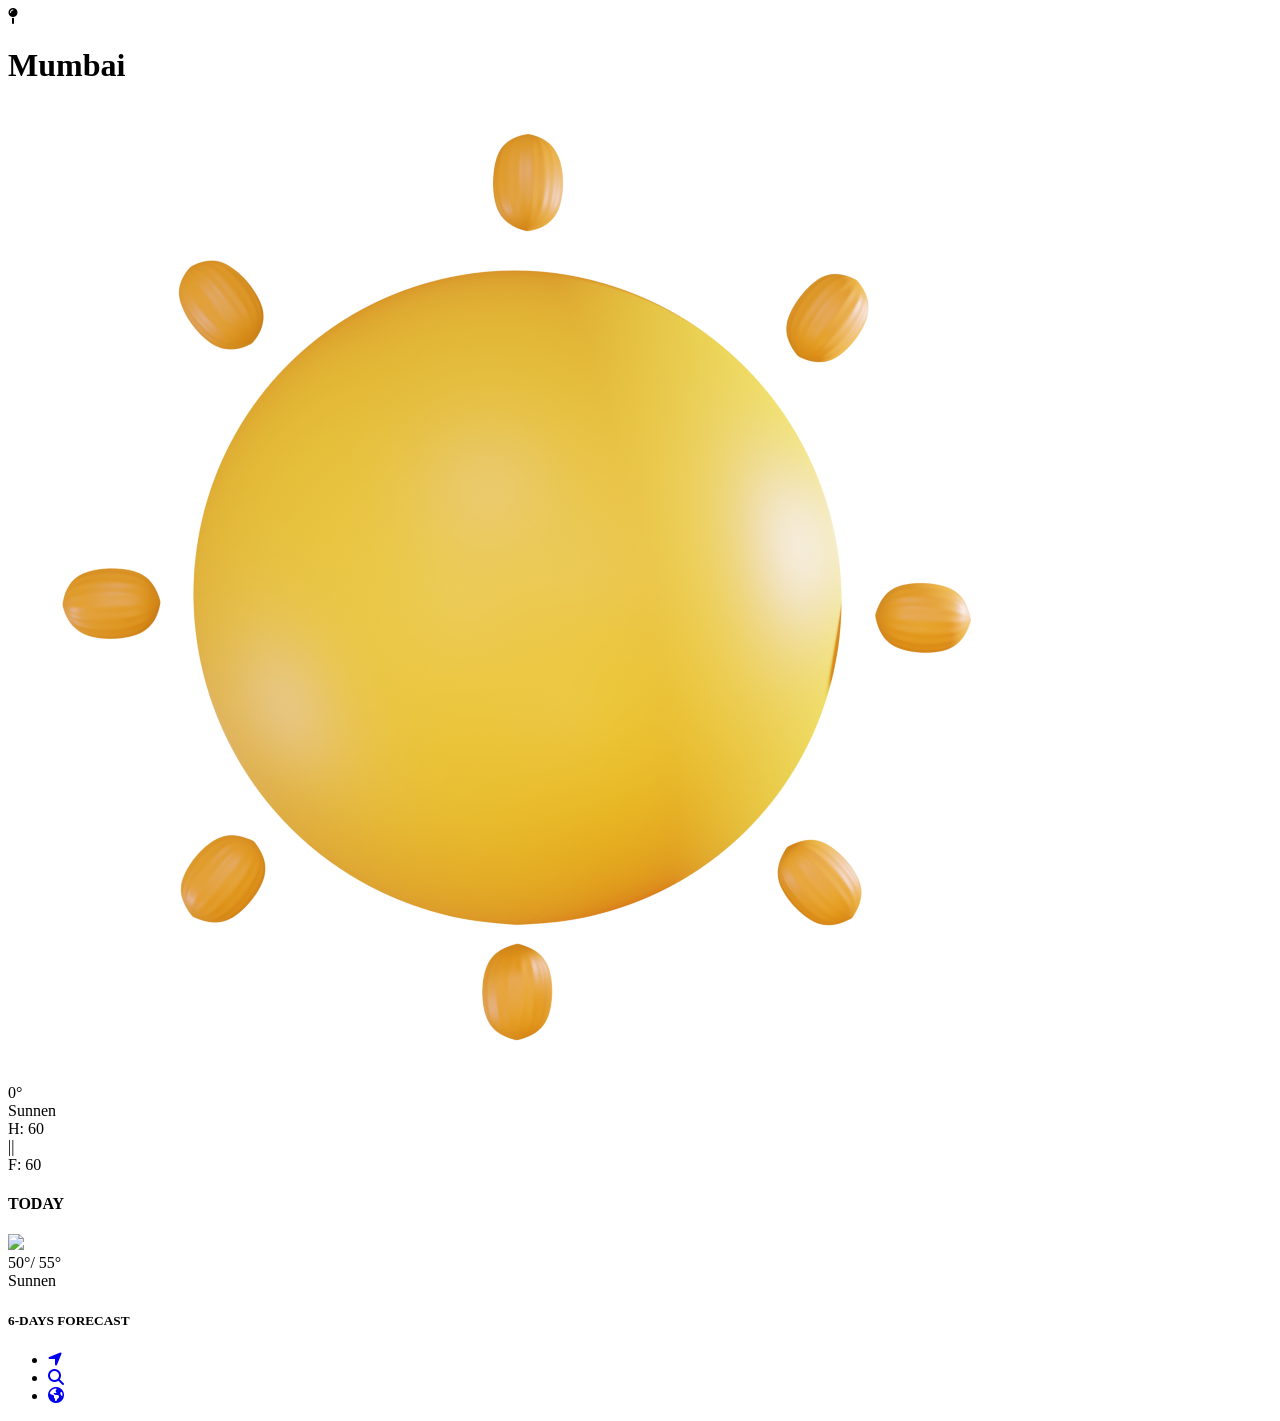
==== js/index.html @ b78247e9 "Fix image source path for weather icon" ====
<!DOCTYPE html>
<html lang="en">
  <head>
    <meta charset="UTF-8" />
    <meta name="viewport" content="width=device-width, initial-scale=1.0" />
    <!-- links -->
    <link rel="icon" type="png" href="icon.png" >
    <link
      rel="stylesheet"
      href="https://cdnjs.cloudflare.com/ajax/libs/font-awesome/6.4.0/css/all.min.css"
    />
    <link rel="stylesheet" href="css/style.css" />
    <!-- Title -->
    <title>Weather App</title>
  </head>

  <body>
    <!-- main section -->
    <div id="screen">
      <!-- city name -->
      <div class="city-name">
          <i class="fa-solid fa-map-pin"></i>
          <h1 id="city-name">Mumbai</h1>
        </div>
        <!-- weather icon -->
        <div class="weather-icon-css">
          <img class="weather-icon" src="/sun.png" />
        </div>
        <!-- weather details -->
        <div class="weather-description">
          <div class="show-metric" id="metric">0°</div>
          <div class="weather-details">
            <div class="weather-main" id="weather-main">Sunnen</div>
            <div class="h-f">
              <div class="show-humidity">H: <span id="humidity">60</span></div>
              ||
              <div class="show-humidity">
                F: <span id="feels-like">60</span>
              </div>
            </div>
          </div>
        </div>
        <!-- Today-forecast -->
        <div class="forcasts-box">
          <div class="today-forecast">
            <h4>TODAY</h4>
            <div class="weather-icon-today">
              <img class="weather-icons" src="sun.png">
            </div>
            <div class="temp-today">
              <span id="temp-min-today">50°</span><span>/ </span
              ><span id="temp-max-today">55°</span>
            </div>
            <div class="weather-main-today" id="weather-main">Sunnen</div>
          </div>

          <!-- 5day Forecast -->
          <div class="future-forecast">
            <h5>6-DAYS FORECAST</h5>
            <div id="future-forecast-box"></div>
          </div>
        </div>
        <!-- nav section -->
        <nav>
          <ul>
            <li>
              <a class="active" href="index.html"
                ><i class="fa-solid fa-location-arrow"></i
              ></a>
            </li>
            <li>
              <a href="search.html"
                ><i class="fa-solid fa-magnifying-glass"></i
              ></a>
            </li>
            <li>
              <a href="world.html"><i class="fa-solid fa-earth-americas"></i></a>
            </li>
          </ul>
        </nav>
      </div>
      <!-- script -->
    <script src="js/main.js"></script>
  </body>
  </html>
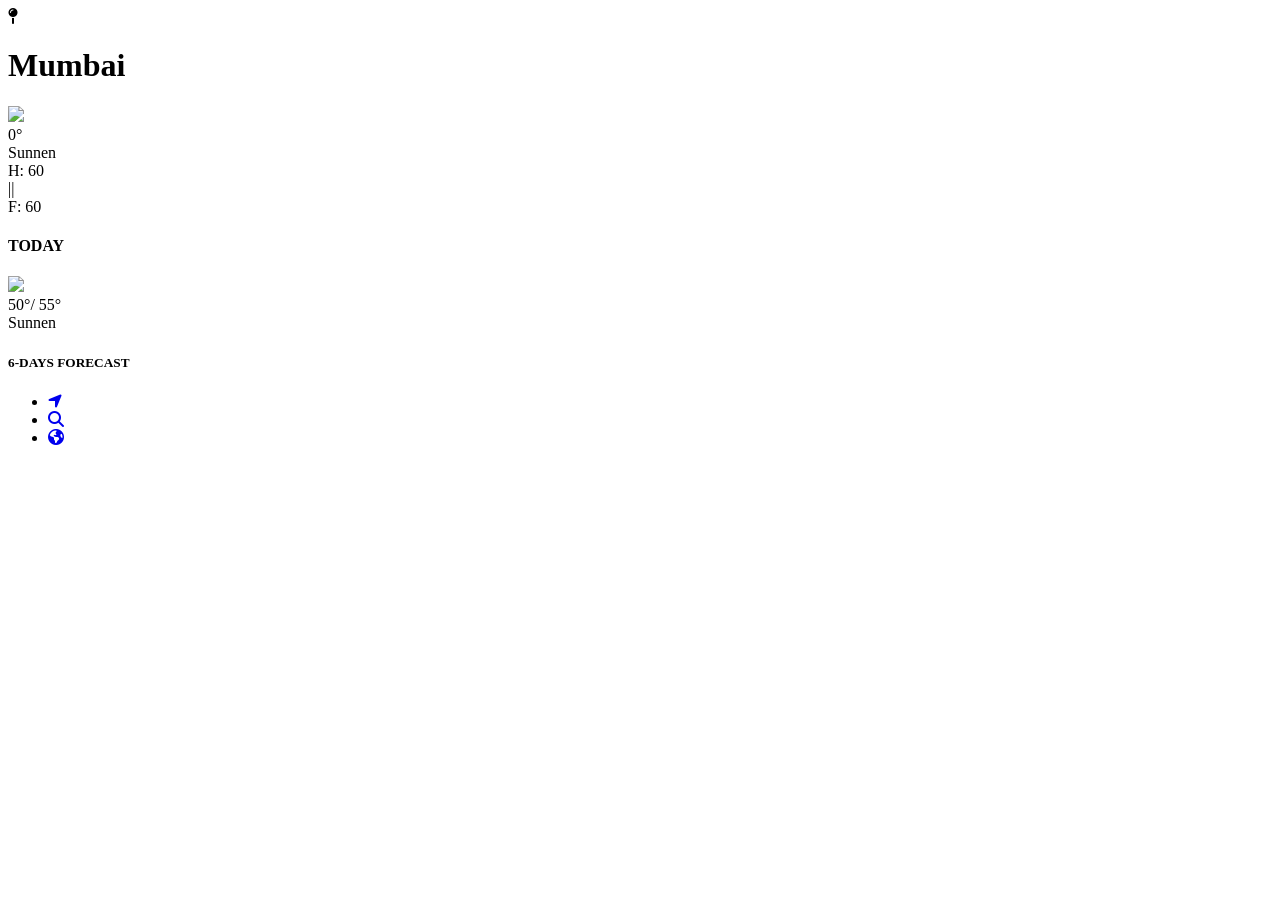
==== commit 1863e680: "Fix icon links in index.html" ====
--- a/js/index.html
+++ b/js/index.html
@@ -4,7 +4,7 @@
     <meta charset="UTF-8" />
     <meta name="viewport" content="width=device-width, initial-scale=1.0" />
     <!-- links -->
-    <link rel="icon" type="png" href="icon.png" >
+    <link rel="icon" type="png" href="/icon.png" />
     <link
       rel="stylesheet"
       href="https://cdnjs.cloudflare.com/ajax/libs/font-awesome/6.4.0/css/all.min.css"
@@ -24,7 +24,7 @@
         </div>
         <!-- weather icon -->
         <div class="weather-icon-css">
-          <img class="weather-icon" src="/sun.png" />
+          <img class="weather-icon" src="sun.png" >
         </div>
         <!-- weather details -->
         <div class="weather-description">
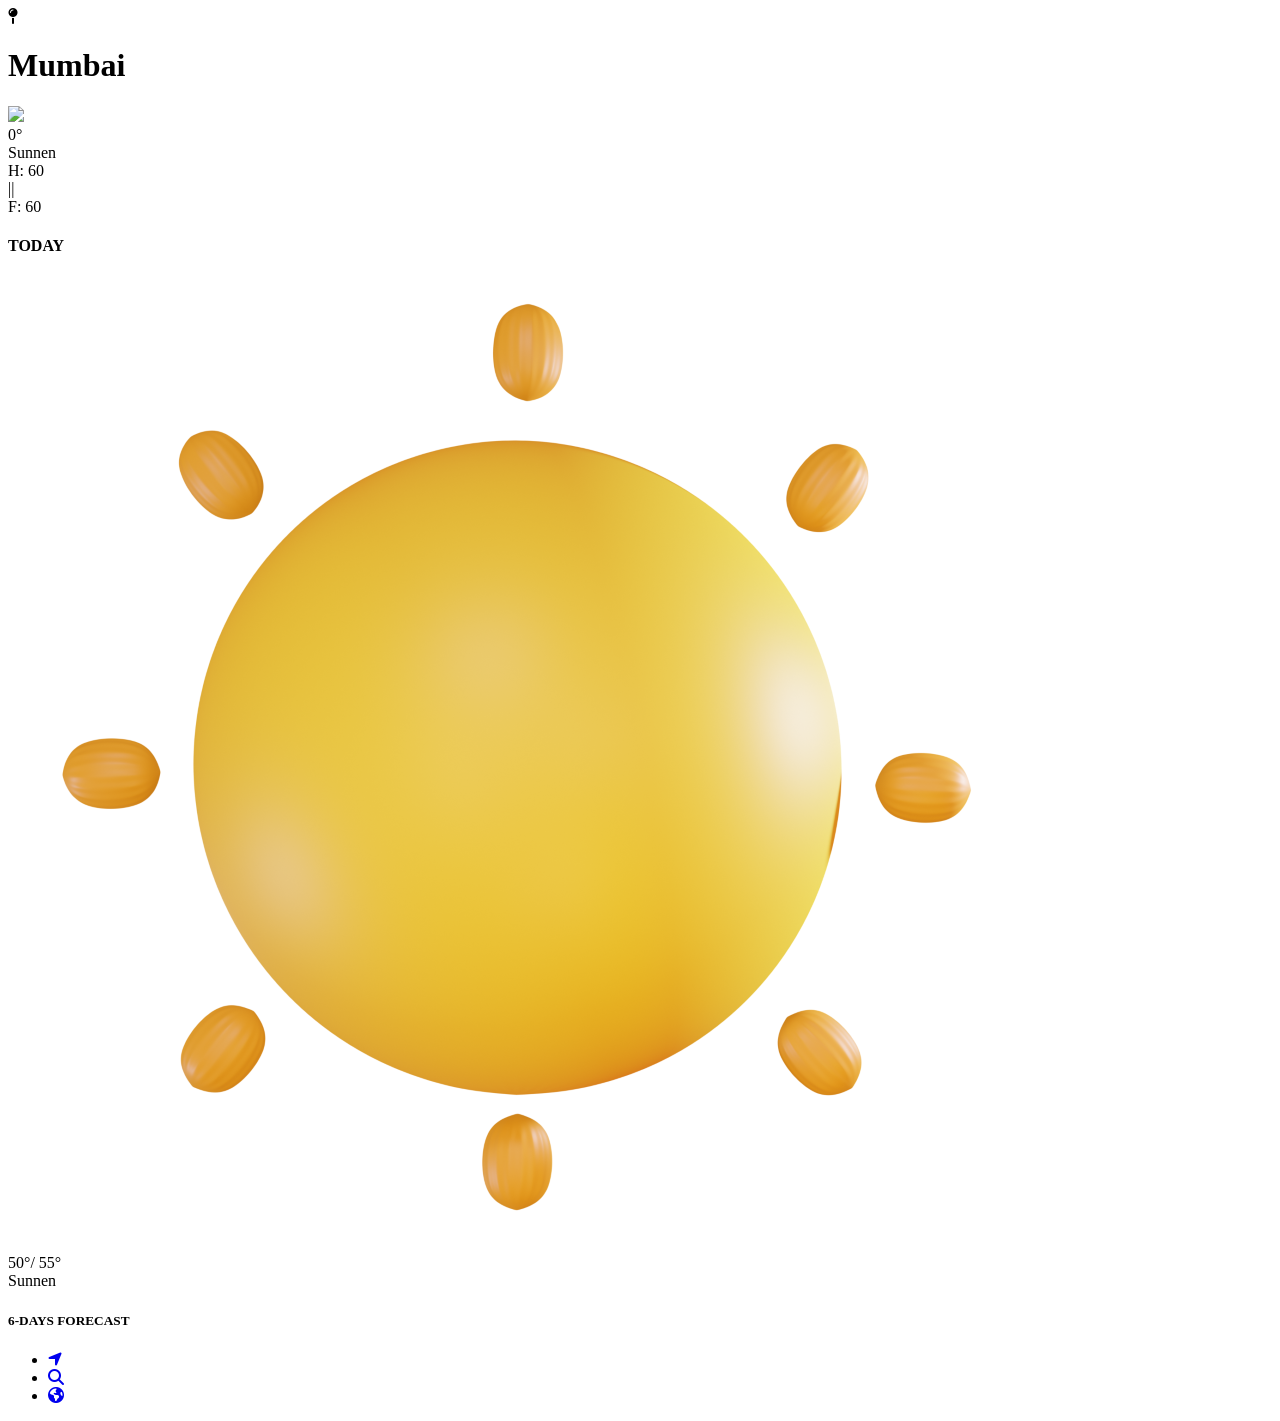
==== commit ae423018: "Update index.html" ====
--- a/js/index.html
+++ b/js/index.html
@@ -45,7 +45,7 @@
           <div class="today-forecast">
             <h4>TODAY</h4>
             <div class="weather-icon-today">
-              <img class="weather-icons" src="sun.png">
+              <img class="weather-icons" src="/sun.png"/>
             </div>
             <div class="temp-today">
               <span id="temp-min-today">50°</span><span>/ </span
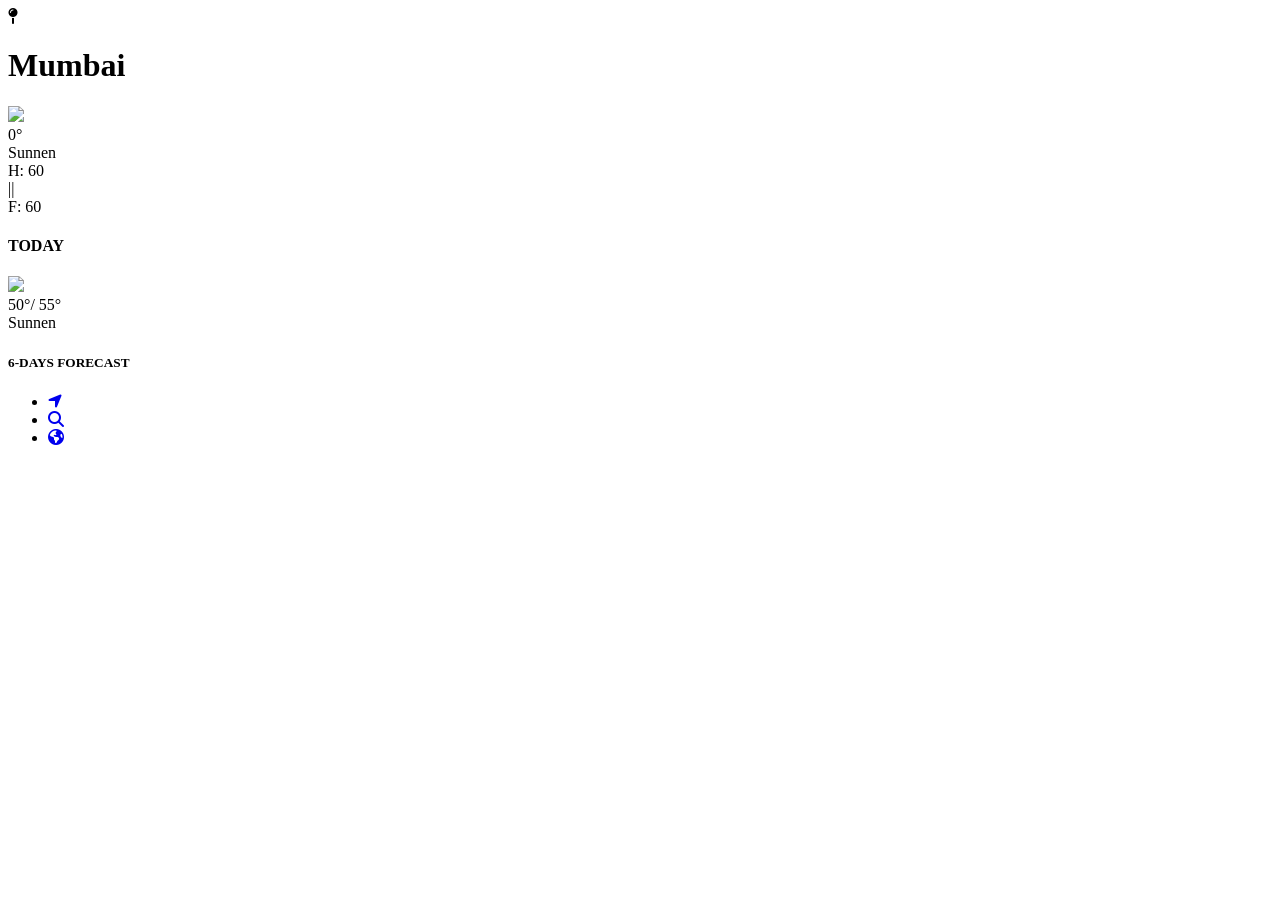
==== commit a6f1f8a2: "Fix img tag self-closing syntax in index.html" ====
--- a/js/index.html
+++ b/js/index.html
@@ -45,7 +45,7 @@
           <div class="today-forecast">
             <h4>TODAY</h4>
             <div class="weather-icon-today">
-              <img class="weather-icons" src="/sun.png"/>
+              <img class="weather-icons" src="sun.png">
             </div>
             <div class="temp-today">
               <span id="temp-min-today">50°</span><span>/ </span
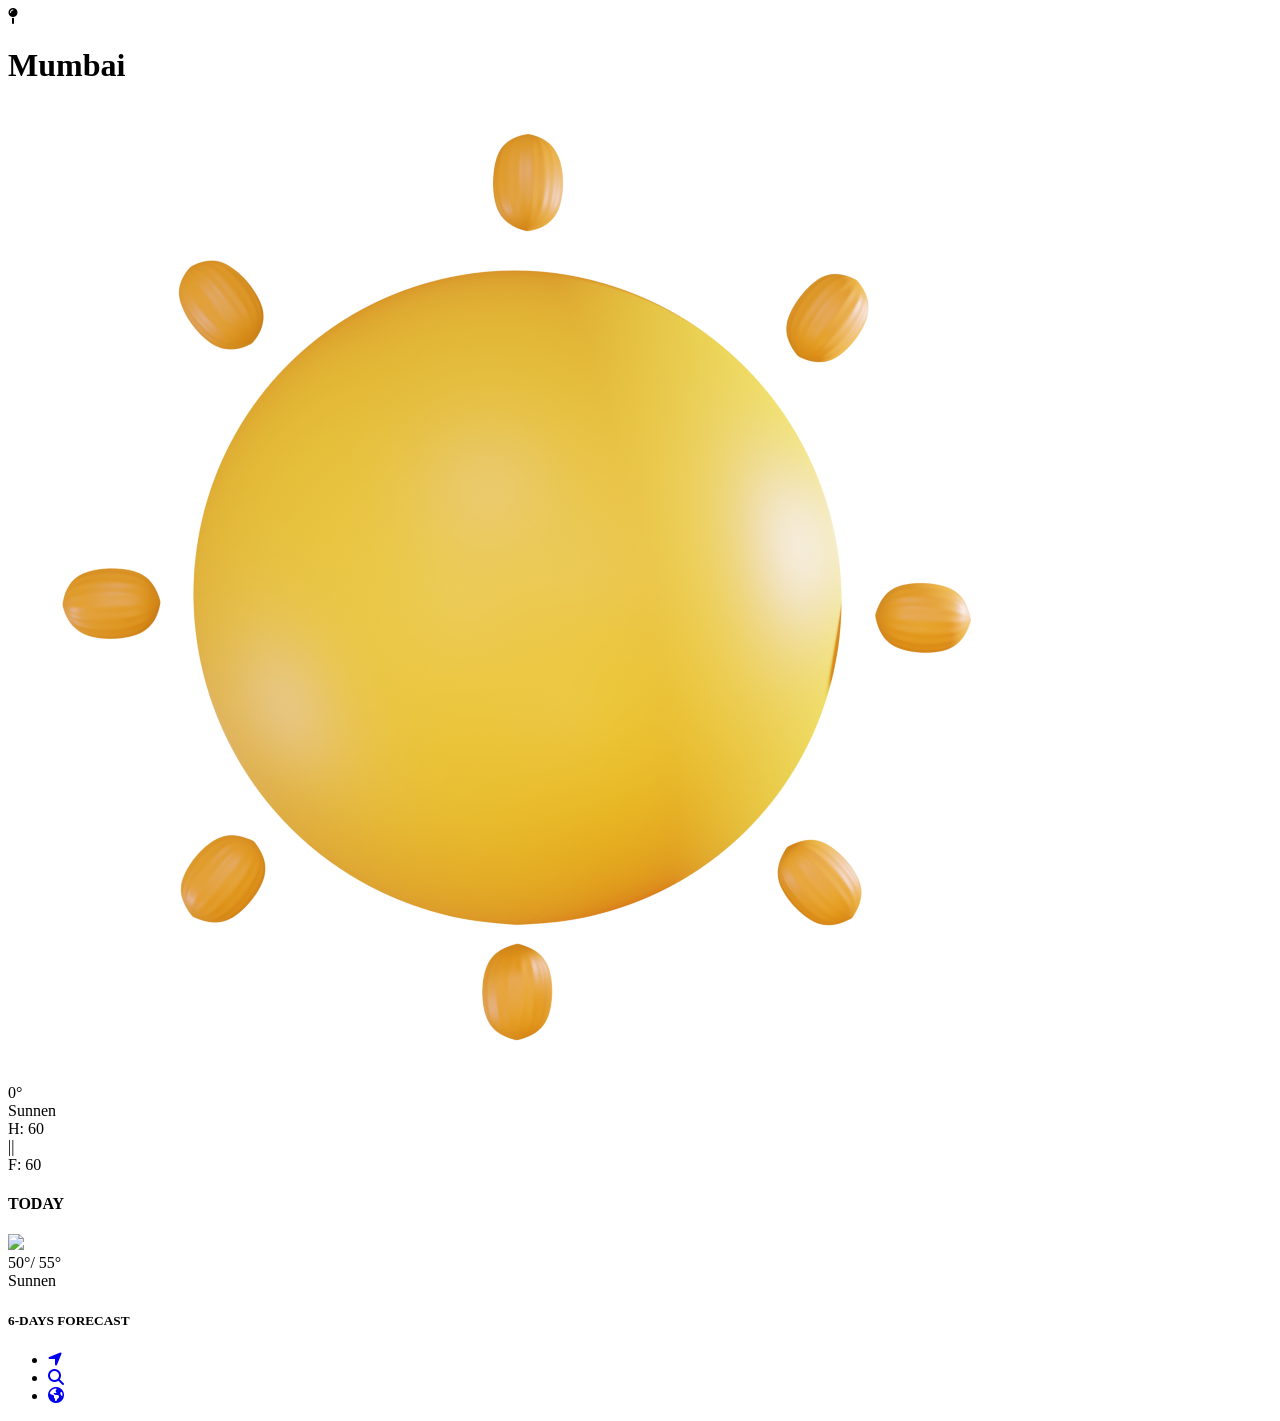
==== commit d7640d20: "Fix image source path for weather icon" ====
--- a/js/index.html
+++ b/js/index.html
@@ -4,7 +4,7 @@
     <meta charset="UTF-8" />
     <meta name="viewport" content="width=device-width, initial-scale=1.0" />
     <!-- links -->
-    <link rel="icon" type="png" href="/icon.png" />
+    <link rel="icon" type="png" href="icon.png" >
     <link
       rel="stylesheet"
       href="https://cdnjs.cloudflare.com/ajax/libs/font-awesome/6.4.0/css/all.min.css"
@@ -24,7 +24,7 @@
         </div>
         <!-- weather icon -->
         <div class="weather-icon-css">
-          <img class="weather-icon" src="sun.png" >
+          <img class="weather-icon" src="/sun.png" />
         </div>
         <!-- weather details -->
         <div class="weather-description">
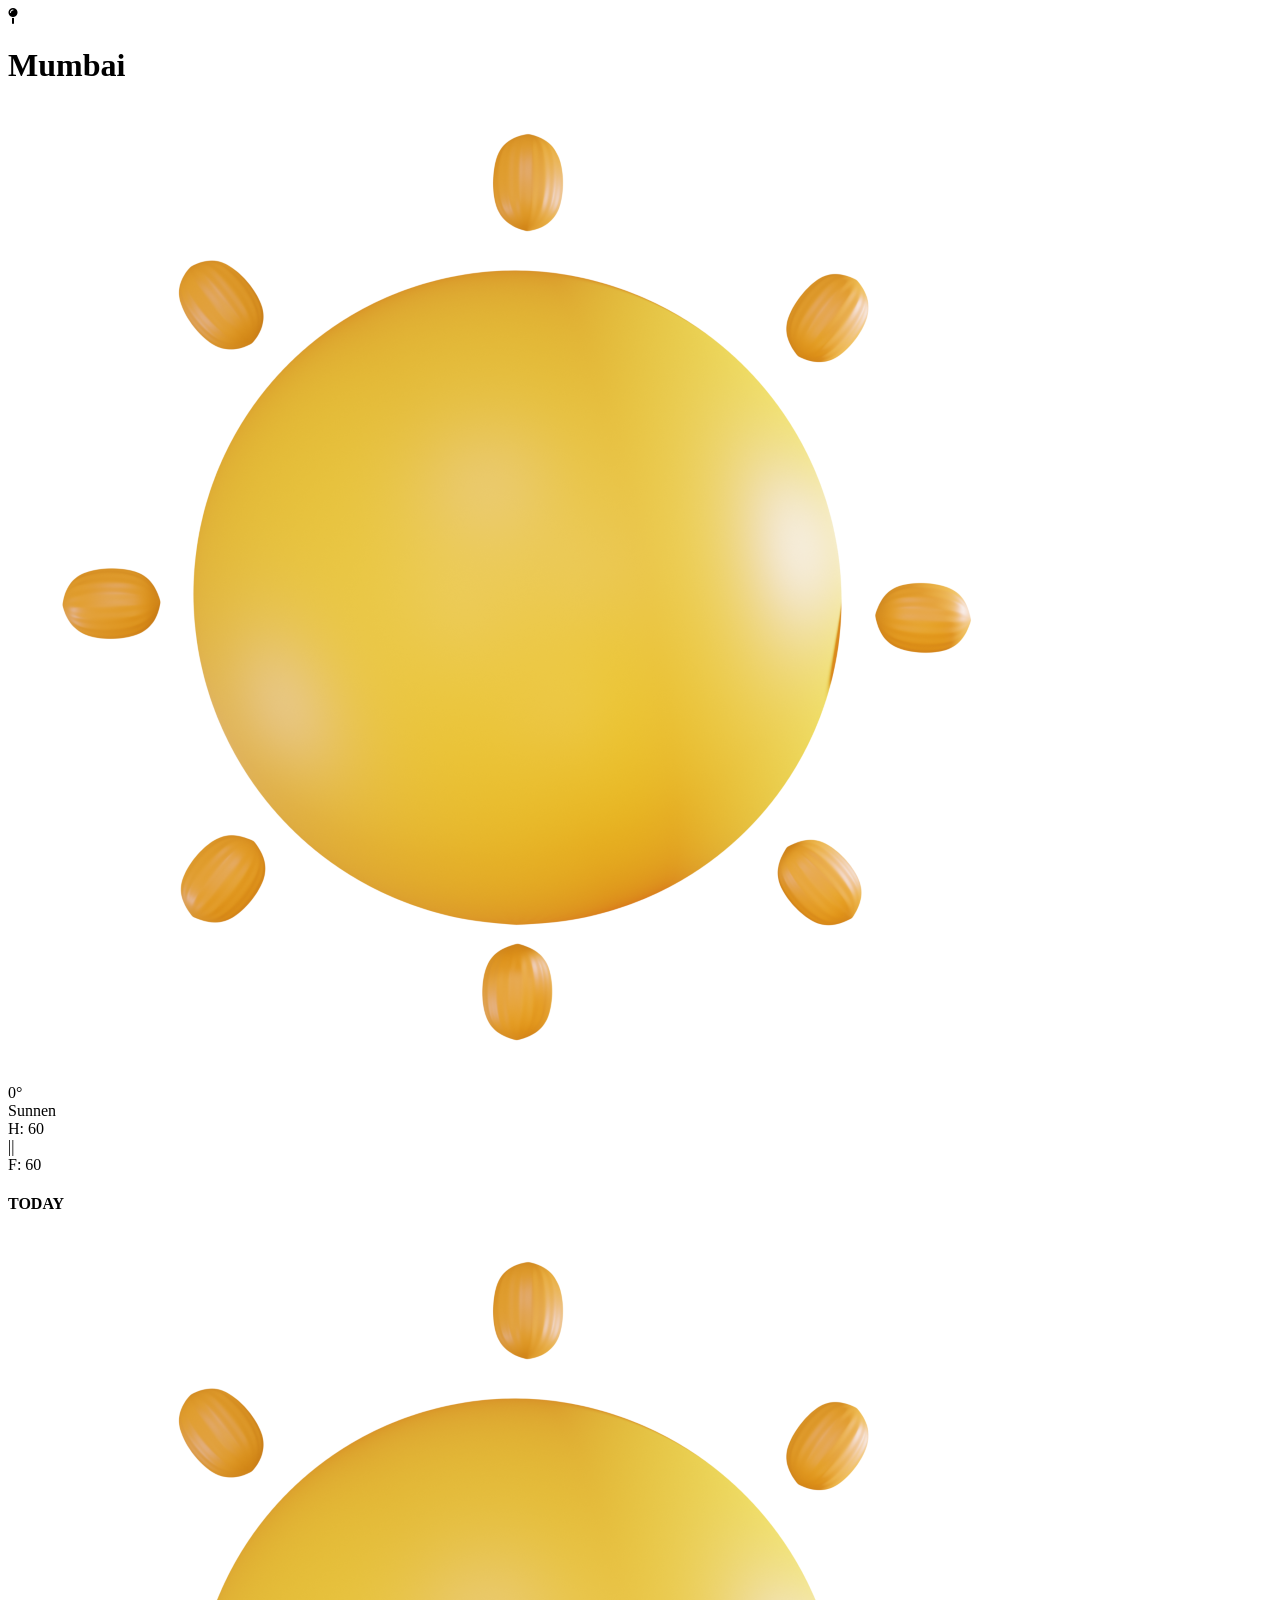
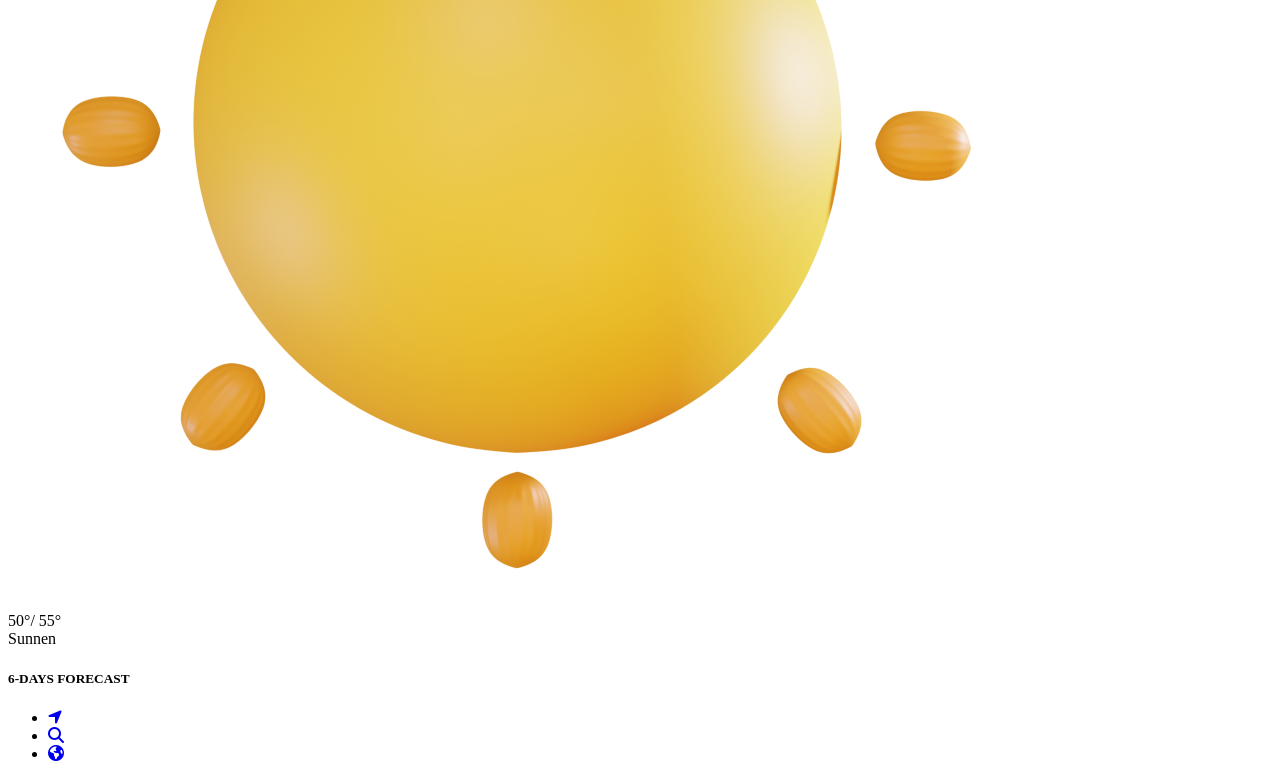
==== commit 90b73cb3: "Fix image source path for today's weather icon" ====
--- a/js/index.html
+++ b/js/index.html
@@ -45,7 +45,7 @@
           <div class="today-forecast">
             <h4>TODAY</h4>
             <div class="weather-icon-today">
-              <img class="weather-icons" src="sun.png">
+              <img class="weather-icons" src="/sun.png" />
             </div>
             <div class="temp-today">
               <span id="temp-min-today">50°</span><span>/ </span
